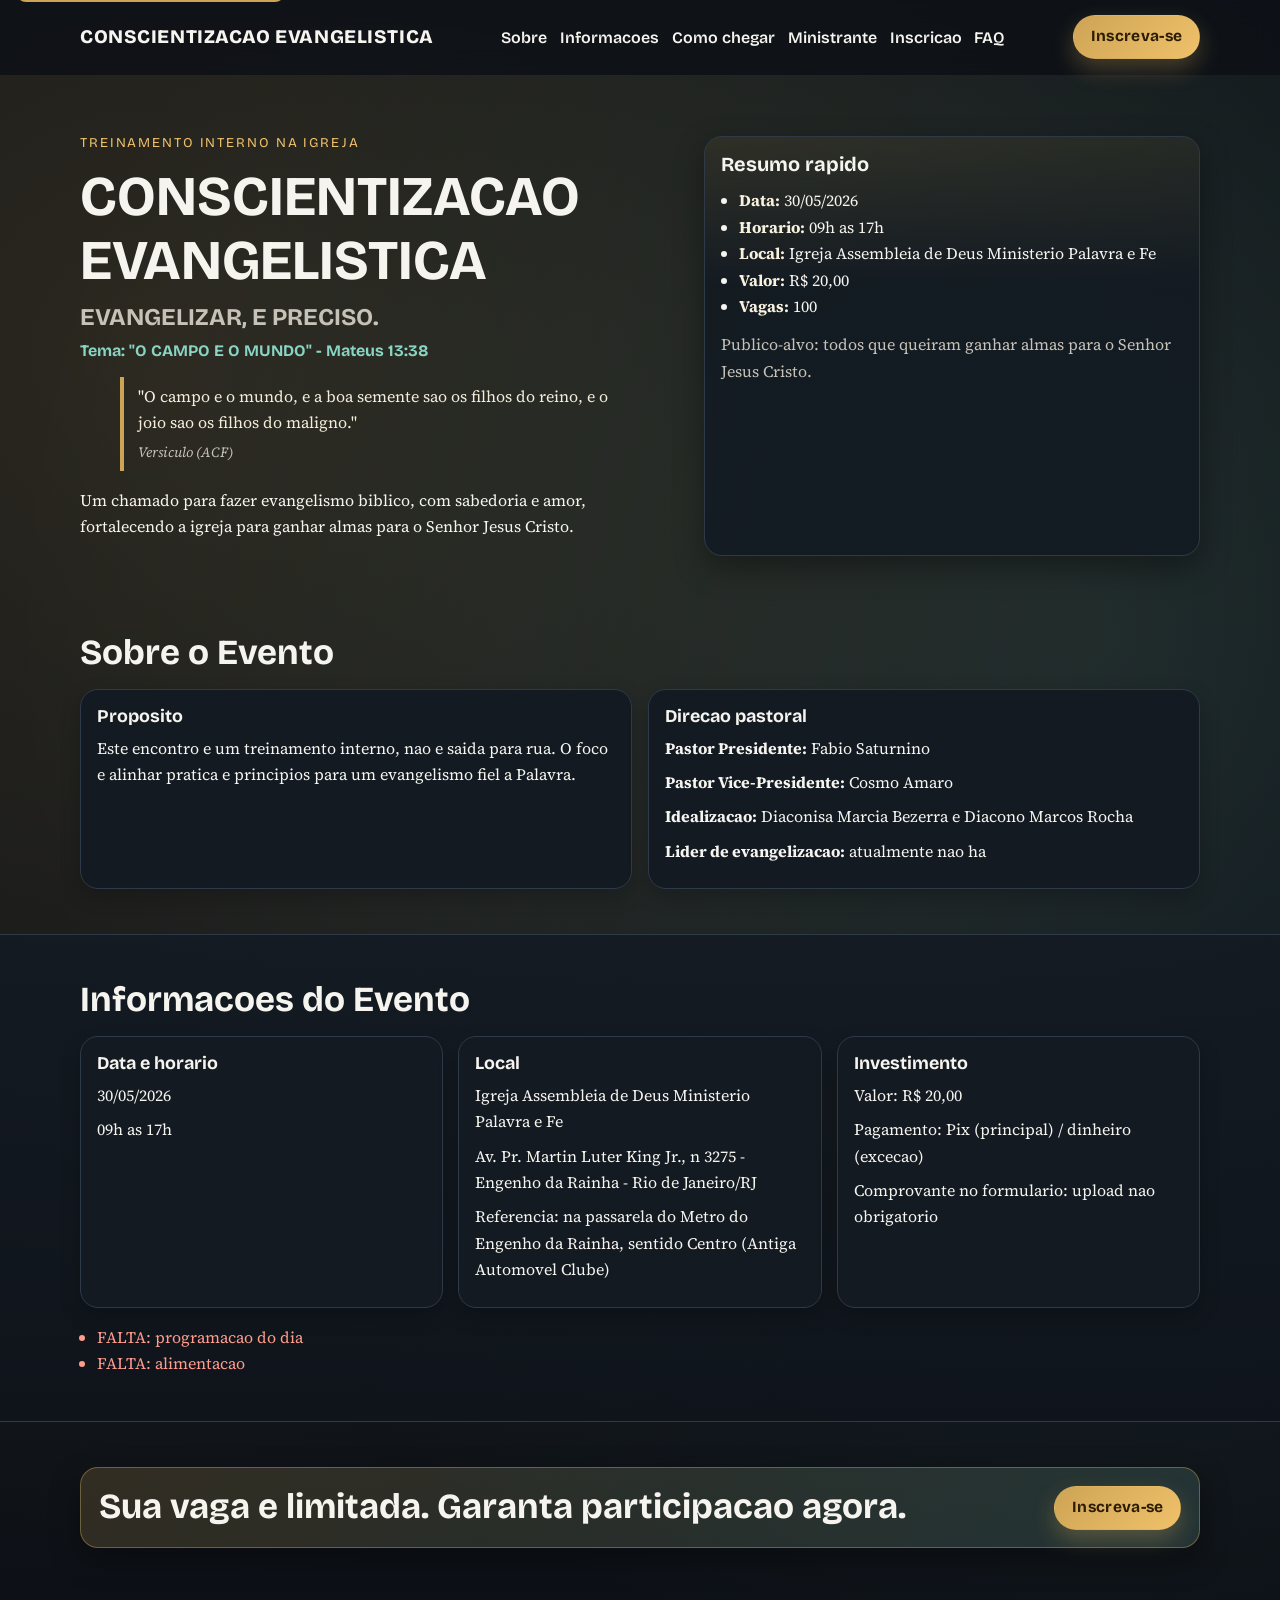
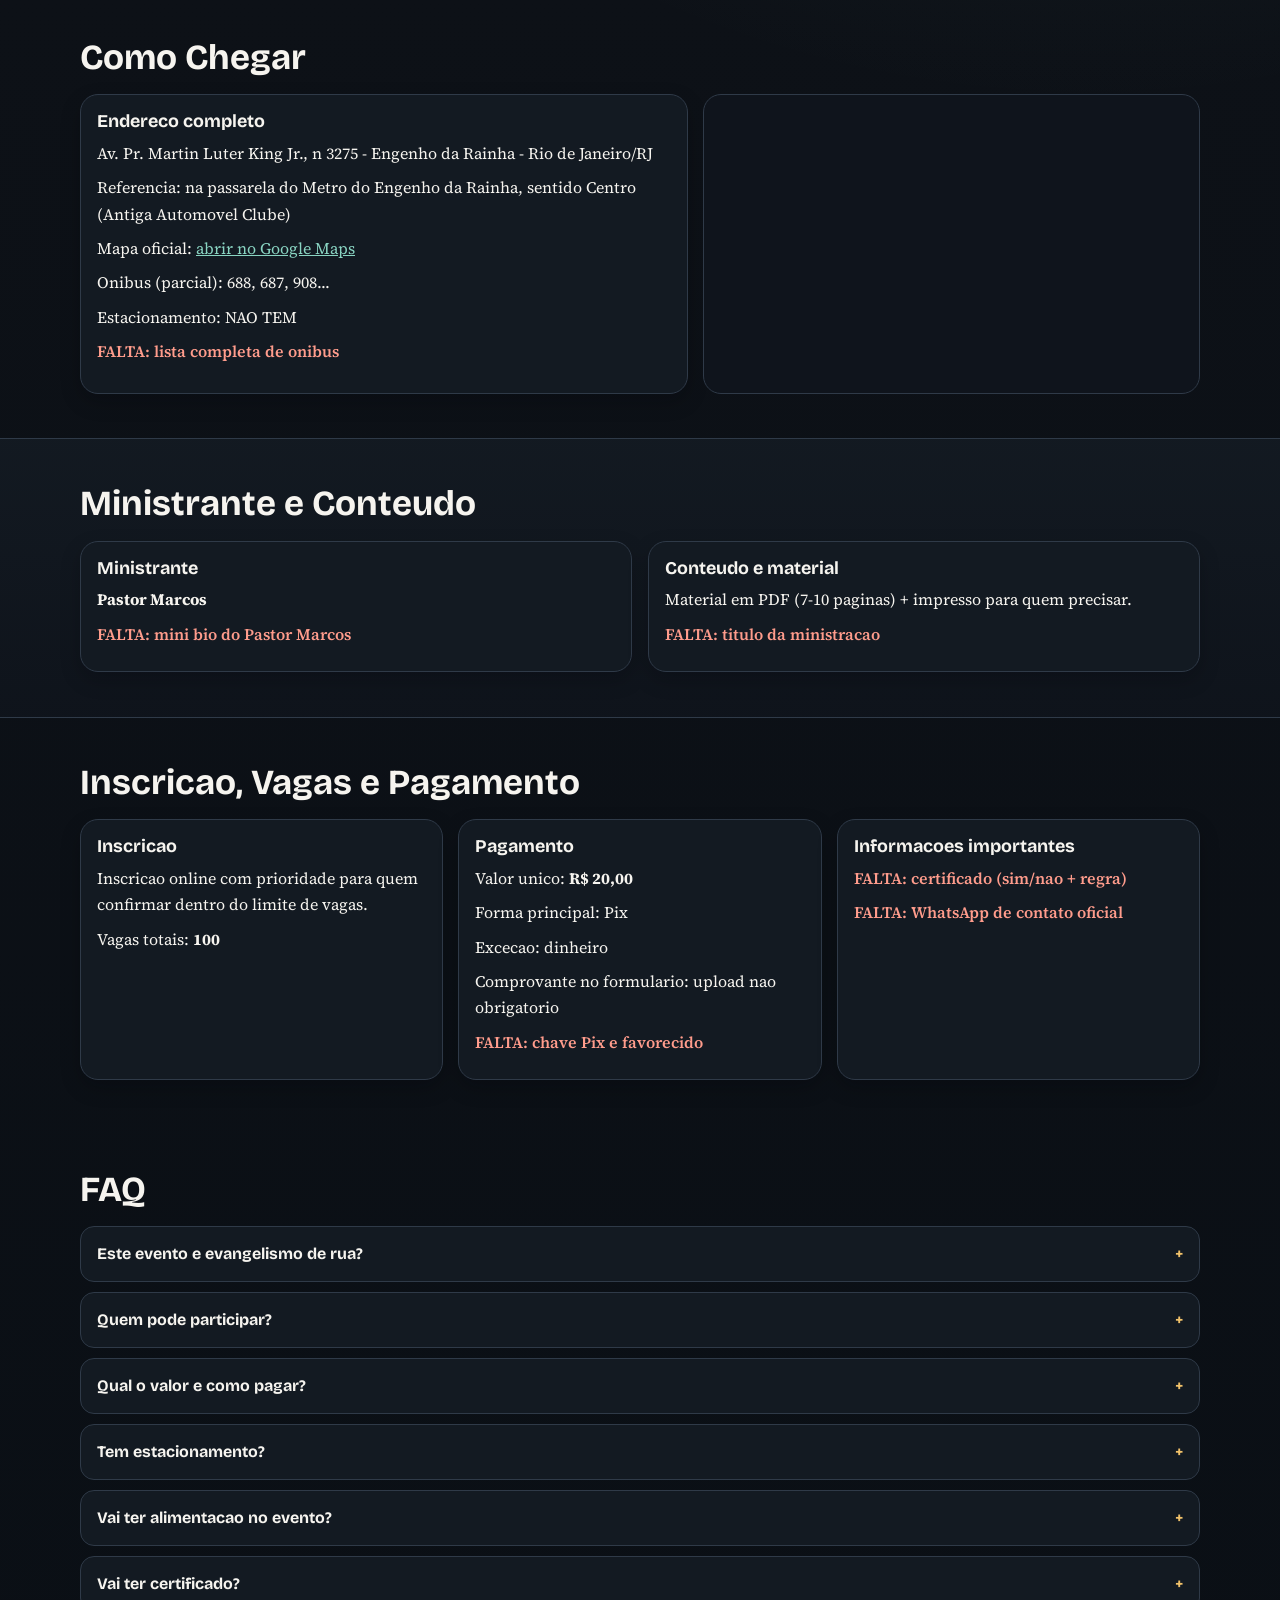
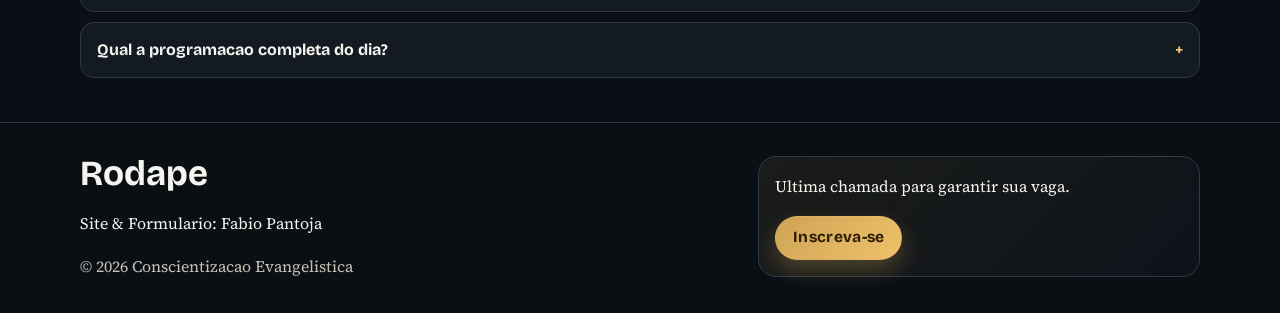
==== results/codex/frontend-design/index.html @ e96f198f "feat(frontend-design): create premium evangelistic event landing page" ====
<!doctype html>
<html lang="pt-BR">
<head>
  <meta charset="utf-8">
  <meta name="viewport" content="width=device-width, initial-scale=1">
  <title>Conscientizacao Evangelistica | Evangelizar, e preciso.</title>
  <meta name="description" content="Landing page oficial do evento Conscientizacao Evangelistica. Informacoes, local, ministracao e inscricao.">
  <link rel="preconnect" href="https://fonts.googleapis.com">
  <link rel="preconnect" href="https://fonts.gstatic.com" crossorigin>
  <link href="https://fonts.googleapis.com/css2?family=Bricolage+Grotesque:wght@400;600;700;800&family=Source+Serif+4:opsz,wght@8..60,400;8..60,600&display=swap" rel="stylesheet">
  <link rel="stylesheet" href="style.css">
  <script src="script.js" defer></script>
</head>
<body>
  <a class="skip-link" href="#conteudo-principal">Pular para o conteudo principal</a>
  <div class="page-grain" aria-hidden="true"></div>

  <header class="site-header" id="topo">
    <div class="container header-inner">
      <a class="brand" href="#topo" aria-label="Conscientizacao Evangelistica, voltar ao topo">
        CONSCIENTIZACAO EVANGELISTICA
      </a>

      <button
        class="menu-toggle"
        type="button"
        aria-expanded="false"
        aria-controls="menu-principal"
        aria-label="Abrir menu principal"
      >
        Menu
      </button>

      <nav class="main-nav" id="menu-principal" aria-label="Navegacao principal">
        <ul>
          <li><a href="#sobre">Sobre</a></li>
          <li><a href="#informacoes">Informacoes</a></li>
          <li><a href="#como-chegar">Como chegar</a></li>
          <li><a href="#ministrante">Ministrante</a></li>
          <li><a href="#inscricao">Inscricao</a></li>
          <li><a href="#faq">FAQ</a></li>
        </ul>
      </nav>

      <a
        class="btn btn-primary header-cta"
        href="https://bit.ly/admpf-evento-evangelismo-2026"
        target="_blank"
        rel="noopener noreferrer"
        aria-label="Inscreva-se para o evento"
      >
        Inscreva-se
      </a>
    </div>
  </header>

  <main id="conteudo-principal">
    <section class="hero" aria-labelledby="hero-title">
      <div class="container hero-grid">
        <div class="hero-copy" data-reveal>
          <p class="eyebrow">TREINAMENTO INTERNO NA IGREJA</p>
          <h1 id="hero-title">CONSCIENTIZACAO EVANGELISTICA</h1>
          <p class="subtitle">EVANGELIZAR, E PRECISO.</p>
          <p class="theme">Tema: "O CAMPO E O MUNDO" - Mateus 13:38</p>
          <blockquote>
            "O campo e o mundo, e a boa semente sao os filhos do reino, e o joio sao os filhos do maligno."
            <cite>Versiculo (ACF)</cite>
          </blockquote>
          <p>
            Um chamado para fazer evangelismo biblico, com sabedoria e amor, fortalecendo a igreja para ganhar
            almas para o Senhor Jesus Cristo.
          </p>
        </div>

        <aside class="hero-panel" data-reveal>
          <h2>Resumo rapido</h2>
          <ul>
            <li><strong>Data:</strong> 30/05/2026</li>
            <li><strong>Horario:</strong> 09h as 17h</li>
            <li><strong>Local:</strong> Igreja Assembleia de Deus Ministerio Palavra e Fe</li>
            <li><strong>Valor:</strong> R$ 20,00</li>
            <li><strong>Vagas:</strong> 100</li>
          </ul>
          <p class="panel-note">Publico-alvo: todos que queiram ganhar almas para o Senhor Jesus Cristo.</p>
        </aside>
      </div>
    </section>

    <section class="section" id="sobre" aria-labelledby="sobre-title">
      <div class="container" data-reveal>
        <h2 id="sobre-title">Sobre o Evento</h2>
        <div class="cards-grid">
          <article class="card">
            <h3>Proposito</h3>
            <p>
              Este encontro e um treinamento interno, nao e saida para rua. O foco e alinhar pratica e principios para
              um evangelismo fiel a Palavra.
            </p>
          </article>
          <article class="card">
            <h3>Direcao pastoral</h3>
            <p><strong>Pastor Presidente:</strong> Fabio Saturnino</p>
            <p><strong>Pastor Vice-Presidente:</strong> Cosmo Amaro</p>
            <p><strong>Idealizacao:</strong> Diaconisa Marcia Bezerra e Diacono Marcos Rocha</p>
            <p><strong>Lider de evangelizacao:</strong> atualmente nao ha</p>
          </article>
        </div>
      </div>
    </section>

    <section class="section section-highlight" id="informacoes" aria-labelledby="informacoes-title">
      <div class="container" data-reveal>
        <h2 id="informacoes-title">Informacoes do Evento</h2>
        <div class="cards-grid cards-grid-3">
          <article class="card">
            <h3>Data e horario</h3>
            <p>30/05/2026</p>
            <p>09h as 17h</p>
          </article>
          <article class="card">
            <h3>Local</h3>
            <p>Igreja Assembleia de Deus Ministerio Palavra e Fe</p>
            <p>Av. Pr. Martin Luter King Jr., n 3275 - Engenho da Rainha - Rio de Janeiro/RJ</p>
            <p>Referencia: na passarela do Metro do Engenho da Rainha, sentido Centro (Antiga Automovel Clube)</p>
          </article>
          <article class="card">
            <h3>Investimento</h3>
            <p>Valor: R$ 20,00</p>
            <p>Pagamento: Pix (principal) / dinheiro (excecao)</p>
            <p>Comprovante no formulario: upload nao obrigatorio</p>
          </article>
        </div>
        <ul class="missing-list" aria-label="Informacoes pendentes">
          <li>FALTA: programacao do dia</li>
          <li>FALTA: alimentacao</li>
        </ul>
      </div>
    </section>

    <section class="section cta-band" aria-label="Chamada para inscricao" data-reveal>
      <div class="container cta-band-inner">
        <h2>Sua vaga e limitada. Garanta participacao agora.</h2>
        <a
          class="btn btn-primary"
          href="https://bit.ly/admpf-evento-evangelismo-2026"
          target="_blank"
          rel="noopener noreferrer"
        >
          Inscreva-se
        </a>
      </div>
    </section>

    <section class="section" id="como-chegar" aria-labelledby="como-chegar-title">
      <div class="container" data-reveal>
        <h2 id="como-chegar-title">Como Chegar</h2>
        <div class="route-grid">
          <article class="card">
            <h3>Endereco completo</h3>
            <p>Av. Pr. Martin Luter King Jr., n 3275 - Engenho da Rainha - Rio de Janeiro/RJ</p>
            <p>Referencia: na passarela do Metro do Engenho da Rainha, sentido Centro (Antiga Automovel Clube)</p>
            <p>Mapa oficial: <a href="https://maps.app.goo.gl/yxSENqNJfN11vMG59" target="_blank" rel="noopener noreferrer">abrir no Google Maps</a></p>
            <p>Onibus (parcial): 688, 687, 908...</p>
            <p>Estacionamento: NAO TEM</p>
            <p class="missing-inline">FALTA: lista completa de onibus</p>
          </article>

          <div class="map-wrapper" aria-label="Mapa da localizacao do evento">
            <iframe
              title="Mapa para Igreja Assembleia de Deus Ministerio Palavra e Fe"
              src="https://www.google.com/maps?q=Av.%20Pr.%20Martin%20Luter%20King%20Jr.%2C%203275%20-%20Engenho%20da%20Rainha%20-%20Rio%20de%20Janeiro%2FRJ&output=embed"
              loading="lazy"
              referrerpolicy="no-referrer-when-downgrade"
              allowfullscreen
            ></iframe>
          </div>
        </div>
      </div>
    </section>

    <section class="section section-highlight" id="ministrante" aria-labelledby="ministrante-title">
      <div class="container" data-reveal>
        <h2 id="ministrante-title">Ministrante e Conteudo</h2>
        <div class="cards-grid">
          <article class="card">
            <h3>Ministrante</h3>
            <p><strong>Pastor Marcos</strong></p>
            <p class="missing-inline">FALTA: mini bio do Pastor Marcos</p>
          </article>
          <article class="card">
            <h3>Conteudo e material</h3>
            <p>Material em PDF (7-10 paginas) + impresso para quem precisar.</p>
            <p class="missing-inline">FALTA: titulo da ministracao</p>
          </article>
        </div>
      </div>
    </section>

    <section class="section" id="inscricao" aria-labelledby="inscricao-title">
      <div class="container" data-reveal>
        <h2 id="inscricao-title">Inscricao, Vagas e Pagamento</h2>
        <div class="cards-grid cards-grid-3">
          <article class="card">
            <h3>Inscricao</h3>
            <p>Inscricao online com prioridade para quem confirmar dentro do limite de vagas.</p>
            <p>Vagas totais: <strong>100</strong></p>
          </article>
          <article class="card">
            <h3>Pagamento</h3>
            <p>Valor unico: <strong>R$ 20,00</strong></p>
            <p>Forma principal: Pix</p>
            <p>Excecao: dinheiro</p>
            <p>Comprovante no formulario: upload nao obrigatorio</p>
            <p class="missing-inline">FALTA: chave Pix e favorecido</p>
          </article>
          <article class="card">
            <h3>Informacoes importantes</h3>
            <p class="missing-inline">FALTA: certificado (sim/nao + regra)</p>
            <p class="missing-inline">FALTA: WhatsApp de contato oficial</p>
          </article>
        </div>
      </div>
    </section>

    <section class="section" id="faq" aria-labelledby="faq-title">
      <div class="container" data-reveal>
        <h2 id="faq-title">FAQ</h2>
        <div class="faq-list" role="list">
          <details class="faq-item" role="listitem">
            <summary>Este evento e evangelismo de rua?</summary>
            <p>Nao. E treinamento interno na igreja.</p>
          </details>
          <details class="faq-item" role="listitem">
            <summary>Quem pode participar?</summary>
            <p>Todos que queiram ganhar almas para o Senhor Jesus Cristo.</p>
          </details>
          <details class="faq-item" role="listitem">
            <summary>Qual o valor e como pagar?</summary>
            <p>R$ 20,00. Pix como forma principal e dinheiro em excecao.</p>
            <p>FALTA: chave Pix e favorecido</p>
          </details>
          <details class="faq-item" role="listitem">
            <summary>Tem estacionamento?</summary>
            <p>NAO TEM estacionamento no local.</p>
          </details>
          <details class="faq-item" role="listitem">
            <summary>Vai ter alimentacao no evento?</summary>
            <p>FALTA: alimentacao</p>
          </details>
          <details class="faq-item" role="listitem">
            <summary>Vai ter certificado?</summary>
            <p>FALTA: certificado (sim/nao + regra)</p>
          </details>
          <details class="faq-item" role="listitem">
            <summary>Qual a programacao completa do dia?</summary>
            <p>FALTA: programacao do dia</p>
          </details>
        </div>
      </div>
    </section>
  </main>

  <footer class="site-footer" aria-labelledby="rodape-title">
    <div class="container footer-grid">
      <div>
        <h2 id="rodape-title">Rodape</h2>
        <p>Site &amp; Formulario: Fabio Pantoja</p>
        <p class="copyright">&copy; <span id="year"></span> Conscientizacao Evangelistica</p>
      </div>
      <div class="footer-cta-wrap">
        <p>Ultima chamada para garantir sua vaga.</p>
        <a
          class="btn btn-primary"
          href="https://bit.ly/admpf-evento-evangelismo-2026"
          target="_blank"
          rel="noopener noreferrer"
        >
          Inscreva-se
        </a>
      </div>
    </div>
  </footer>
</body>
</html>
---- results/codex/frontend-design/style.css ----
:root {
  --bg: #0d1117;
  --surface: #131a22;
  --surface-soft: #1b2430;
  --surface-alt: #0f141c;
  --text: #f6f4ef;
  --muted: #c7c2b8;
  --accent: #cda455;
  --accent-strong: #f0c16a;
  --ok: #89d4c2;
  --danger: #ff9c8c;
  --border: #2f3a48;
  --radius: 18px;
  --shadow: 0 12px 30px rgba(0, 0, 0, 0.35);
  --ease: cubic-bezier(0.25, 0.8, 0.25, 1);
}

* {
  box-sizing: border-box;
}

html {
  scroll-behavior: smooth;
}

body {
  margin: 0;
  font-family: "Source Serif 4", Georgia, serif;
  color: var(--text);
  background:
    radial-gradient(circle at 12% 10%, rgba(205, 164, 85, 0.16), transparent 37%),
    radial-gradient(circle at 85% 18%, rgba(137, 212, 194, 0.12), transparent 35%),
    linear-gradient(180deg, #0c1015 0%, #0d1117 45%, #0a0f15 100%);
  line-height: 1.65;
  min-height: 100vh;
}

.page-grain {
  position: fixed;
  inset: 0;
  pointer-events: none;
  background-image: repeating-linear-gradient(
    90deg,
    rgba(255, 255, 255, 0.016) 0,
    rgba(255, 255, 255, 0.016) 1px,
    transparent 1px,
    transparent 3px
  );
  opacity: 0.26;
  z-index: 0;
}

.skip-link {
  position: absolute;
  top: -44px;
  left: 1rem;
  z-index: 999;
  padding: 0.6rem 0.9rem;
  border-radius: 10px;
  background: var(--accent);
  color: #1b1204;
  font-weight: 700;
  text-decoration: none;
  transition: top 180ms var(--ease);
}

.skip-link:focus-visible {
  top: 1rem;
}

.container {
  width: min(1120px, calc(100% - 2rem));
  margin-inline: auto;
  position: relative;
  z-index: 1;
}

h1,
h2,
h3,
.brand,
.btn,
.main-nav a,
.eyebrow,
.subtitle,
.theme {
  font-family: "Bricolage Grotesque", "Trebuchet MS", sans-serif;
  line-height: 1.15;
}

h1,
h2,
h3,
p,
ul,
blockquote {
  margin-top: 0;
}

a {
  color: var(--ok);
}

a:hover {
  color: #a7e7d8;
}

:focus-visible {
  outline: 3px solid var(--accent-strong);
  outline-offset: 3px;
}

.site-header {
  position: sticky;
  top: 0;
  z-index: 20;
  background: rgba(13, 17, 23, 0.86);
  backdrop-filter: blur(12px);
  border-bottom: 1px solid transparent;
  transition: border-color 200ms var(--ease), box-shadow 200ms var(--ease);
}

.site-header.is-scrolled {
  border-color: var(--border);
  box-shadow: 0 8px 20px rgba(3, 6, 10, 0.45);
}

.header-inner {
  display: grid;
  grid-template-columns: 1fr auto;
  gap: 0.8rem;
  align-items: center;
  padding: 0.95rem 0;
}

.brand {
  color: var(--text);
  text-decoration: none;
  font-weight: 800;
  letter-spacing: 0.03em;
  font-size: clamp(1rem, 3.9vw, 1.2rem);
}

.menu-toggle {
  appearance: none;
  border: 1px solid var(--border);
  background: var(--surface-soft);
  color: var(--text);
  border-radius: 10px;
  padding: 0.55rem 0.9rem;
  font: inherit;
  font-family: "Bricolage Grotesque", "Trebuchet MS", sans-serif;
  font-weight: 700;
  cursor: pointer;
}

.main-nav {
  grid-column: 1 / -1;
  display: none;
  border-top: 1px solid var(--border);
  padding-top: 0.7rem;
}

.main-nav.is-open {
  display: block;
}

.main-nav ul {
  list-style: none;
  display: grid;
  gap: 0.45rem;
  margin: 0;
  padding: 0;
}

.main-nav a {
  color: var(--text);
  text-decoration: none;
  font-size: 0.98rem;
  font-weight: 600;
}

.header-cta {
  justify-self: end;
}

.btn {
  display: inline-flex;
  align-items: center;
  justify-content: center;
  min-height: 44px;
  padding: 0.65rem 1.05rem;
  border-radius: 999px;
  border: 1px solid transparent;
  font-size: 0.97rem;
  font-weight: 700;
  letter-spacing: 0.02em;
  text-decoration: none;
  cursor: pointer;
  transition: transform 170ms var(--ease), box-shadow 170ms var(--ease), background 170ms var(--ease);
}

.btn:hover {
  transform: translateY(-1px);
}

.btn-primary {
  color: #2c1c03;
  background: linear-gradient(135deg, var(--accent) 0%, var(--accent-strong) 100%);
  box-shadow: 0 10px 22px rgba(205, 164, 85, 0.3);
}

.btn-primary:hover {
  box-shadow: 0 12px 26px rgba(205, 164, 85, 0.42);
}

.hero {
  padding: 2.9rem 0 2rem;
}

.hero-grid {
  display: grid;
  gap: 1.1rem;
}

.eyebrow {
  font-size: 0.84rem;
  letter-spacing: 0.14em;
  color: var(--accent-strong);
}

h1 {
  font-size: clamp(1.9rem, 7.2vw, 3.5rem);
  margin-bottom: 0.65rem;
}

.subtitle {
  margin-bottom: 0.65rem;
  color: var(--muted);
  font-size: clamp(1.05rem, 4.4vw, 1.5rem);
  font-weight: 700;
}

.theme {
  color: var(--ok);
  font-weight: 700;
  margin-bottom: 1rem;
}

blockquote {
  border-left: 4px solid var(--accent);
  padding: 0.4rem 0 0.4rem 0.85rem;
  color: #f4eddb;
  margin-bottom: 1rem;
}

blockquote cite {
  display: block;
  color: var(--muted);
  font-size: 0.88rem;
  margin-top: 0.35rem;
}

.hero-panel {
  background: linear-gradient(180deg, rgba(205, 164, 85, 0.08) 0%, rgba(19, 26, 34, 0.92) 35%);
  border: 1px solid var(--border);
  border-radius: var(--radius);
  padding: 1rem;
  box-shadow: var(--shadow);
}

.hero-panel h2 {
  margin-bottom: 0.7rem;
  font-size: 1.25rem;
}

.hero-panel ul {
  margin: 0;
  padding-left: 1.15rem;
}

.hero-panel strong {
  color: #f8f1de;
}

.panel-note {
  margin-top: 0.75rem;
  color: var(--muted);
}

.section {
  padding: 2.15rem 0;
}

.section-highlight {
  background: linear-gradient(180deg, rgba(19, 26, 34, 0.94) 0%, rgba(15, 20, 28, 0.88) 100%);
  border-top: 1px solid var(--border);
  border-bottom: 1px solid var(--border);
}

h2 {
  font-size: clamp(1.45rem, 5.3vw, 2.2rem);
  margin-bottom: 1rem;
}

.cards-grid {
  display: grid;
  gap: 0.95rem;
}

.card {
  background: var(--surface);
  border: 1px solid var(--border);
  border-radius: var(--radius);
  padding: 1rem;
  box-shadow: 0 8px 20px rgba(1, 4, 9, 0.22);
}

.card h3 {
  font-size: 1.12rem;
  margin-bottom: 0.5rem;
}

.card p {
  margin-bottom: 0.5rem;
}

.missing-list {
  margin: 1rem 0 0;
  padding-left: 1.05rem;
  color: var(--danger);
}

.missing-inline {
  color: var(--danger);
  font-weight: 600;
}

.cta-band {
  padding: 2rem 0;
}

.cta-band-inner {
  background: linear-gradient(130deg, rgba(205, 164, 85, 0.18) 0%, rgba(137, 212, 194, 0.16) 100%);
  border: 1px solid rgba(205, 164, 85, 0.42);
  border-radius: var(--radius);
  padding: 1.1rem;
  box-shadow: var(--shadow);
  display: grid;
  gap: 0.85rem;
}

.cta-band-inner h2 {
  margin-bottom: 0;
}

.route-grid {
  display: grid;
  gap: 0.95rem;
}

.map-wrapper {
  border-radius: var(--radius);
  overflow: hidden;
  border: 1px solid var(--border);
  min-height: 290px;
  background: var(--surface-alt);
}

.map-wrapper iframe {
  width: 100%;
  height: 100%;
  min-height: 290px;
  border: 0;
}

.faq-list {
  display: grid;
  gap: 0.65rem;
}

.faq-item {
  border: 1px solid var(--border);
  border-radius: 14px;
  background: var(--surface);
  overflow: hidden;
}

.faq-item summary {
  cursor: pointer;
  list-style: none;
  font-family: "Bricolage Grotesque", "Trebuchet MS", sans-serif;
  font-weight: 700;
  padding: 0.85rem 1rem;
}

.faq-item summary::-webkit-details-marker {
  display: none;
}

.faq-item summary::after {
  content: "+";
  float: right;
  color: var(--accent-strong);
}

.faq-item[open] summary::after {
  content: "-";
}

.faq-item p {
  margin: 0;
  padding: 0 1rem 0.9rem;
}

.site-footer {
  border-top: 1px solid var(--border);
  background: rgba(11, 15, 20, 0.96);
  padding: 1.9rem 0 2.1rem;
}

.footer-grid {
  display: grid;
  gap: 1rem;
}

.footer-cta-wrap {
  padding: 1rem;
  border: 1px solid var(--border);
  border-radius: var(--radius);
  background: linear-gradient(135deg, rgba(205, 164, 85, 0.09), rgba(15, 20, 28, 0.92));
}

.copyright {
  color: var(--muted);
  margin-bottom: 0;
}

[data-reveal] {
  opacity: 0;
  transform: translateY(16px);
  transition: opacity 420ms var(--ease), transform 420ms var(--ease);
}

[data-reveal].is-visible {
  opacity: 1;
  transform: translateY(0);
}

@media (min-width: 760px) {
  .header-inner {
    grid-template-columns: auto 1fr auto;
    gap: 1rem;
  }

  .menu-toggle {
    display: none;
  }

  .main-nav {
    display: block;
    grid-column: auto;
    border-top: 0;
    padding-top: 0;
  }

  .main-nav ul {
    display: flex;
    flex-wrap: wrap;
    justify-content: center;
    gap: 0.8rem;
  }

  .hero {
    padding-top: 3.8rem;
  }

  .hero-grid,
  .route-grid {
    grid-template-columns: 1.1fr 0.9fr;
    align-items: stretch;
  }

  .cards-grid {
    grid-template-columns: repeat(2, minmax(0, 1fr));
  }

  .cards-grid-3 {
    grid-template-columns: repeat(3, minmax(0, 1fr));
  }

  .cta-band-inner {
    grid-template-columns: 1fr auto;
    align-items: center;
    gap: 1rem;
  }

  .footer-grid {
    grid-template-columns: 1.2fr 0.8fr;
    align-items: center;
  }
}

@media (min-width: 1080px) {
  .hero-copy {
    padding-right: 1.2rem;
  }

  .section {
    padding: 2.8rem 0;
  }

  .main-nav a {
    font-size: 1rem;
  }
}

@media (prefers-reduced-motion: reduce) {
  html {
    scroll-behavior: auto;
  }

  *,
  *::before,
  *::after {
    animation-duration: 0.001ms !important;
    animation-iteration-count: 1 !important;
    transition-duration: 0.001ms !important;
  }

  [data-reveal] {
    opacity: 1;
    transform: none;
  }
}
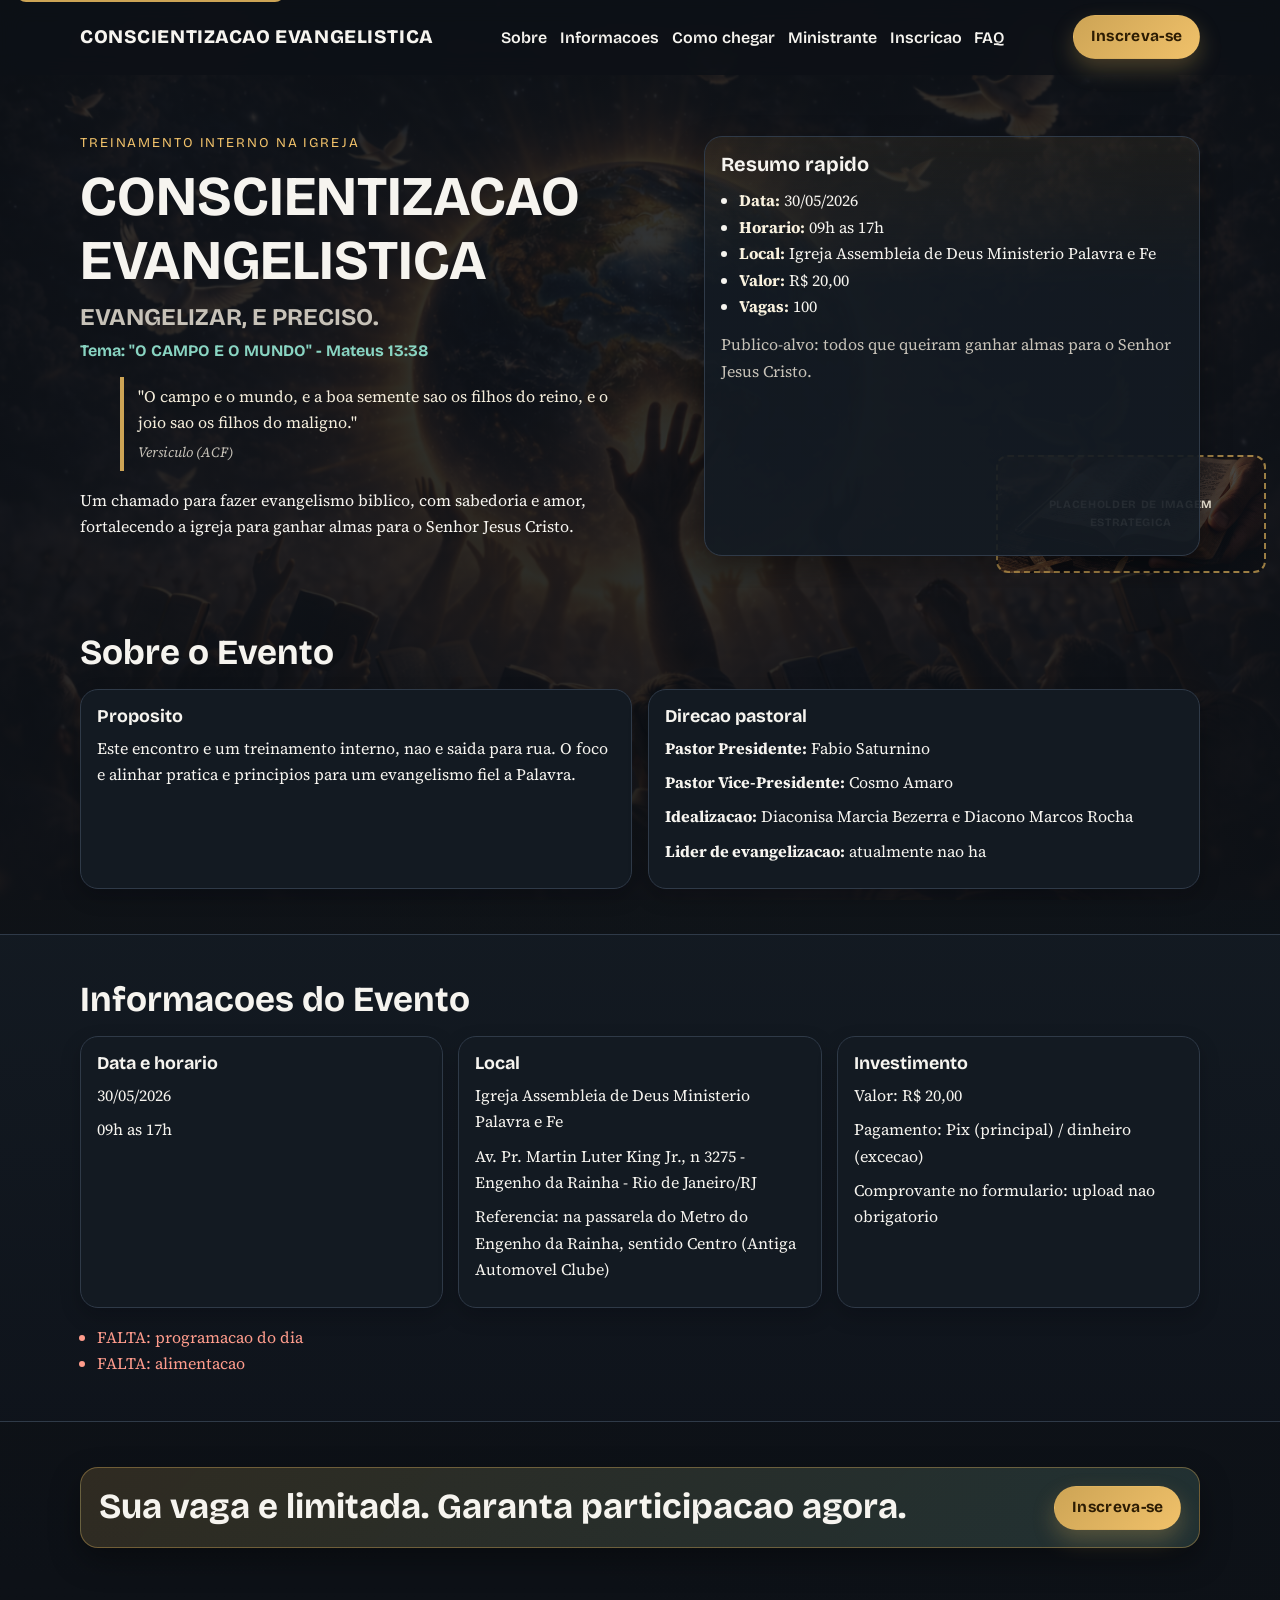
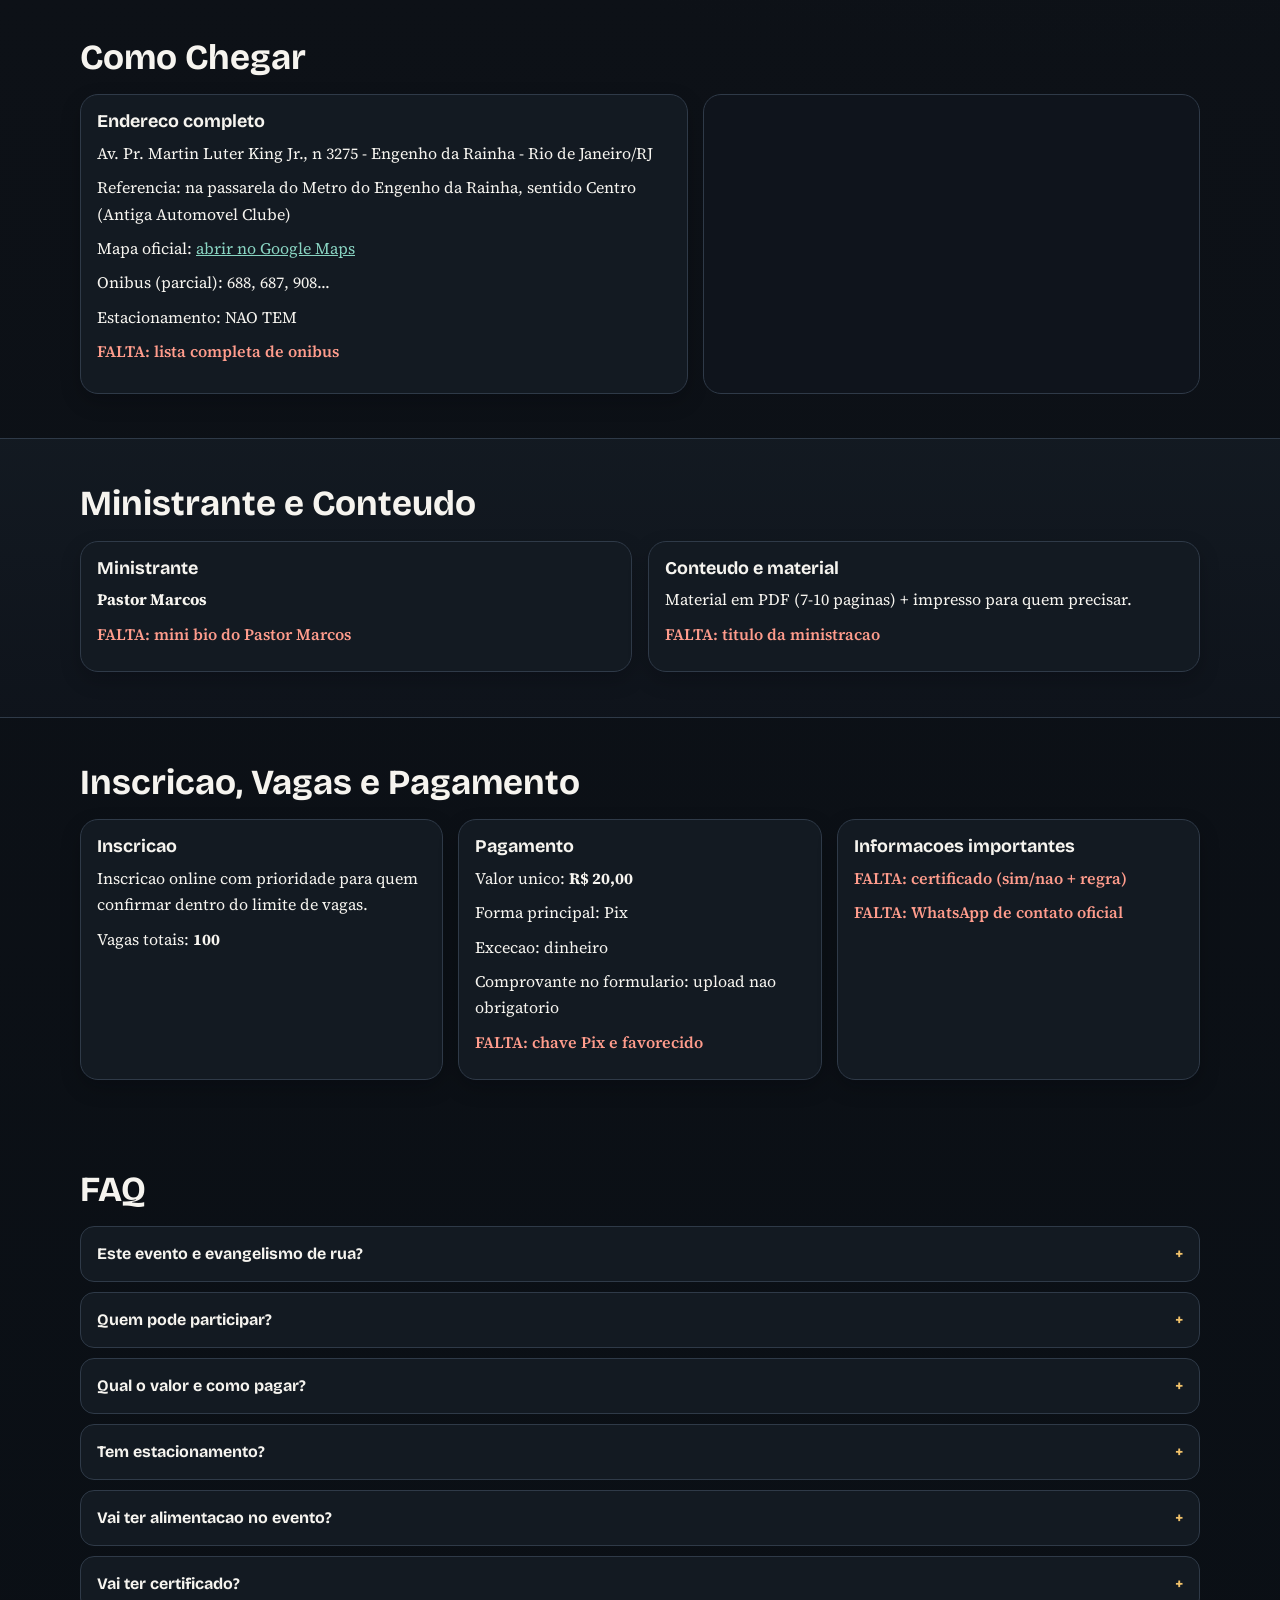
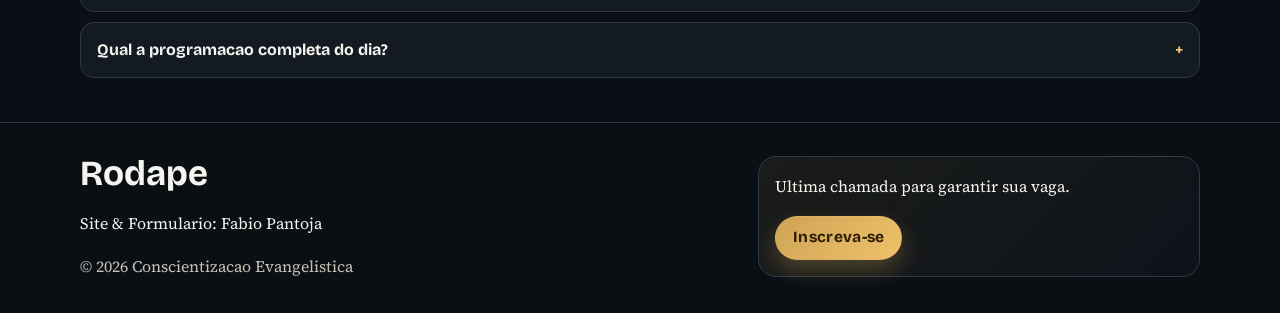
==== commit df467a5d: "feat(codex/frontend-design): add mobile hero video with desktop fallback" ====
--- a/results/codex/frontend-design/index.html
+++ b/results/codex/frontend-design/index.html
@@ -56,6 +56,9 @@
 
   <main id="conteudo-principal">
     <section class="hero" aria-labelledby="hero-title">
+      <video class="hero-video-mobile" autoplay muted loop playsinline preload="metadata" aria-hidden="true">
+        <source src="../../../assets/Video/Cruz1.mp4" type="video/mp4">
+      </video>
       <div class="container hero-grid">
         <div class="hero-copy" data-reveal>
           <p class="eyebrow">TREINAMENTO INTERNO NA IGREJA</p>
--- a/results/codex/frontend-design/style.css
+++ b/results/codex/frontend-design/style.css
@@ -28,6 +28,8 @@
   font-family: "Source Serif 4", Georgia, serif;
   color: var(--text);
   background:
+    linear-gradient(180deg, rgba(12, 16, 21, 0.84) 0%, rgba(13, 17, 23, 0.9) 45%, rgba(10, 15, 21, 0.94) 100%),
+    url("../../../assets/v1/hero.png") center / cover fixed no-repeat,
     radial-gradient(circle at 12% 10%, rgba(205, 164, 85, 0.16), transparent 37%),
     radial-gradient(circle at 85% 18%, rgba(137, 212, 194, 0.12), transparent 35%),
     linear-gradient(180deg, #0c1015 0%, #0d1117 45%, #0a0f15 100%);
@@ -215,7 +217,61 @@
 }
 
 .hero {
+  position: relative;
+  overflow: hidden;
   padding: 2.9rem 0 2rem;
+}
+
+.hero-video-mobile {
+  position: absolute;
+  inset: 0;
+  width: 100%;
+  height: 100%;
+  object-fit: cover;
+  object-position: center;
+  display: none;
+  z-index: 0;
+  pointer-events: none;
+}
+
+.hero::before {
+  content: "";
+  position: absolute;
+  inset: 0;
+  background: linear-gradient(180deg, rgba(9, 13, 20, 0.5) 0%, rgba(9, 13, 20, 0.72) 100%);
+  opacity: 0;
+  z-index: 1;
+  pointer-events: none;
+}
+
+.hero > .container {
+  position: relative;
+  z-index: 2;
+}
+
+.hero::after {
+  content: "PLACEHOLDER DE IMAGEM ESTRATEGICA";
+  position: absolute;
+  right: 0.9rem;
+  bottom: 0.9rem;
+  width: min(38vw, 240px);
+  min-height: 94px;
+  padding: 0.65rem 0.8rem;
+  border-radius: 12px;
+  border: 2px dashed rgba(205, 164, 85, 0.75);
+  background:
+    linear-gradient(140deg, rgba(13, 17, 23, 0.58), rgba(13, 17, 23, 0.86)),
+    url("../../../assets/v1/biblia.png") center / cover no-repeat;
+  color: #fdf5e3;
+  font-family: "Bricolage Grotesque", "Trebuchet MS", sans-serif;
+  font-size: 0.7rem;
+  font-weight: 700;
+  letter-spacing: 0.06em;
+  text-align: center;
+  display: grid;
+  place-items: center;
+  pointer-events: none;
+  z-index: 0;
 }
 
 .hero-grid {
@@ -532,4 +588,28 @@
     opacity: 1;
     transform: none;
   }
-}
+
+  .hero-video-mobile {
+    display: none !important;
+  }
+}
+
+@media (max-width: 760px) {
+  .hero-video-mobile {
+    display: block;
+  }
+
+  .hero::before {
+    opacity: 1;
+  }
+
+  .hero {
+    min-height: 100svh;
+    display: flex;
+    align-items: center;
+  }
+
+  .hero::after {
+    display: none;
+  }
+}
